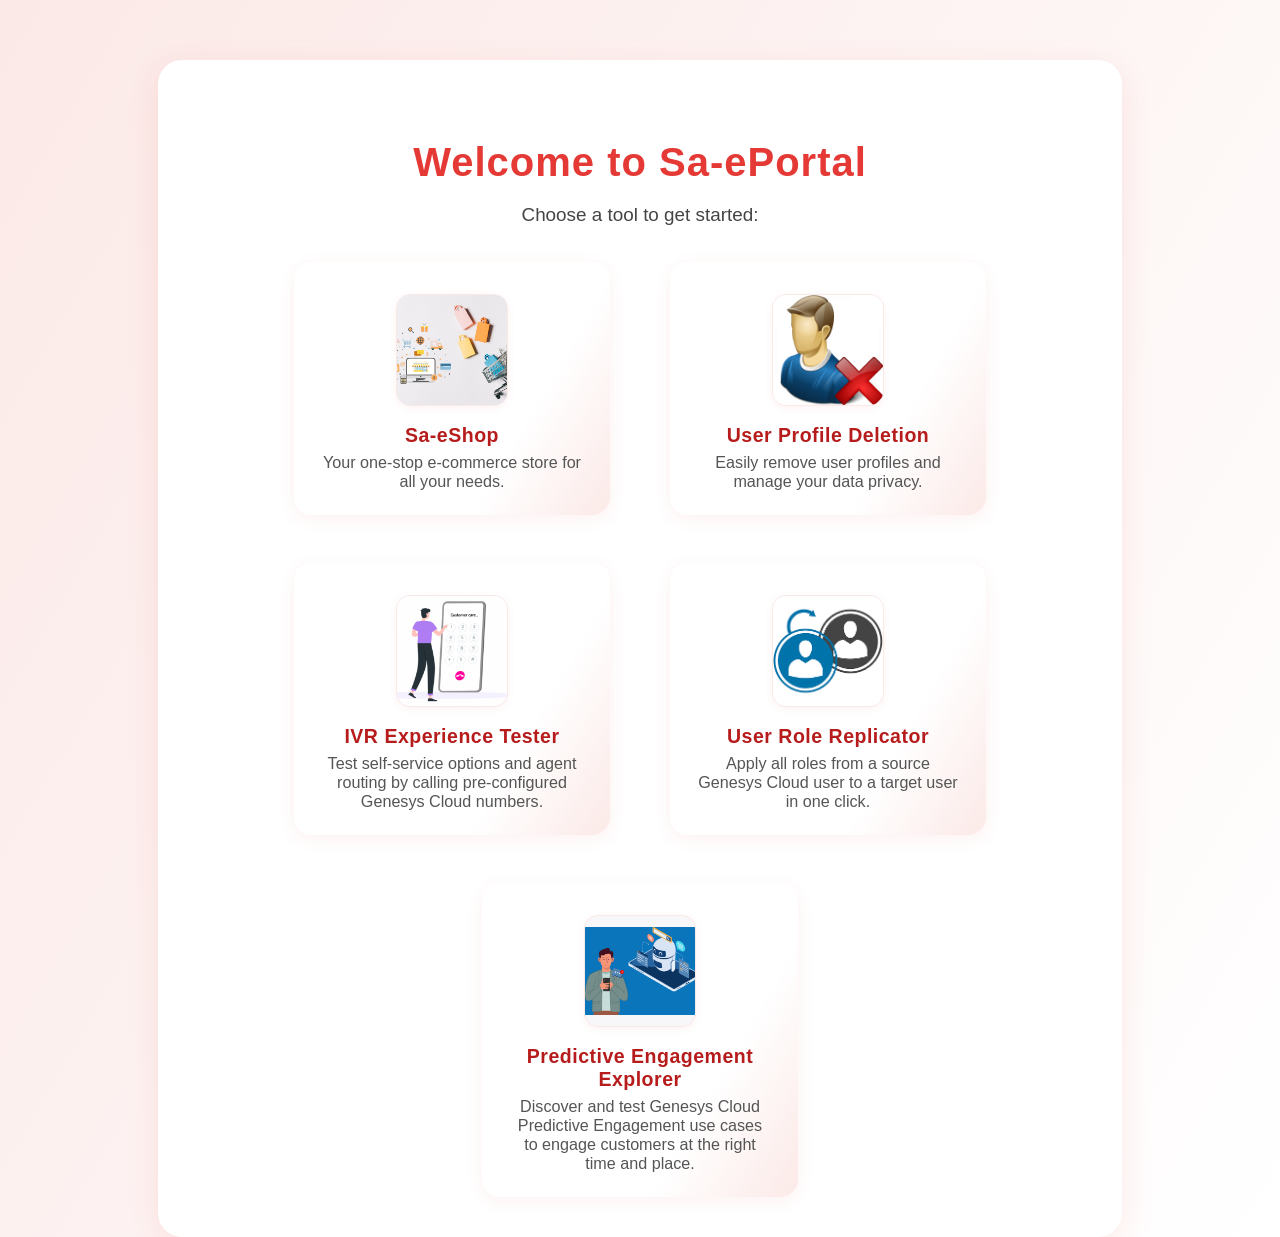
==== index.html @ fd34d039 "Initial commit" ====
<!DOCTYPE html>
<html lang="en">
<head>
  <meta charset="UTF-8">
  <title>Sa-ePortal</title>
  <link rel="stylesheet" href="css/styles.css">
  <style>
    body {
      background: linear-gradient(120deg, #fbe9e7 0%, #fff 100%);
      min-height: 100vh;
      margin: 0;
      font-family: 'Segoe UI', Arial, sans-serif;
    }
    .container {
      max-width: 900px;
      margin: 60px auto 0 auto;
      background: #fff;
      border-radius: 24px;
      box-shadow: 0 8px 32px rgba(229,57,53,0.10);
      padding: 48px 32px 40px 32px;
      text-align: center;
    }
    h1 {
      font-size: 2.5rem;
      color: #e53935;
      margin-bottom: 10px;
      letter-spacing: 1px;
      font-weight: 900;
    }
    p {
      font-size: 1.18rem;
      color: #444;
      margin-bottom: 36px;
    }
    .tool-grid {
      display: flex;
      flex-wrap: wrap;
      justify-content: center;
      gap: 48px 60px;
      margin-top: 24px;
    }
    .tool-card {
      background: linear-gradient(120deg, #fff 70%, #fbe9e7 100%);
      border-radius: 18px;
      box-shadow: 0 4px 18px rgba(229,57,53,0.07);
      padding: 32px 28px 24px 28px;
      width: 260px;
      display: flex;
      flex-direction: column;
      align-items: center;
      transition: box-shadow 0.2s, transform 0.2s;
      text-decoration: none;
      position: relative;
    }
    .tool-card:hover {
      box-shadow: 0 8px 32px rgba(229,57,53,0.13);
      transform: translateY(-6px) scale(1.04);
      background: linear-gradient(120deg, #fff 40%, #ffe0e0 100%);
    }
    .tool-img {
      width: 110px;
      height: 110px;
      object-fit: contain;
      border-radius: 14px;
      margin-bottom: 18px;
      background: #f7f7fa;
      border: 1.5px solid #fbe9e7;
      box-shadow: 0 2px 8px rgba(229,57,53,0.06);
      transition: box-shadow 0.2s;
    }
    .tool-card:hover .tool-img {
      box-shadow: 0 4px 18px rgba(229,57,53,0.13);
    }
    .tool-title {
      font-size: 1.22rem;
      font-weight: 700;
      color: #b71c1c;
      margin-bottom: 6px;
      letter-spacing: 0.5px;
    }
    .tool-desc {
      font-size: 1.01rem;
      color: #555;
      margin-bottom: 0;
      min-height: 36px;
    }
    @media (max-width: 700px) {
      .container {
        padding: 18px 4vw 24px 4vw;
      }
      .tool-grid {
        flex-direction: column;
        gap: 28px;
      }
      .tool-card {
        width: 98vw;
        max-width: 340px;
        margin: 0 auto;
      }
    }
  </style>
</head>
<body>
  <div class="container">
    <h1>Welcome to Sa-ePortal</h1>
    <p>Choose a tool to get started:</p>
    <div class="tool-grid">
      <a href="shop.html" class="tool-card">
        <img src="images/shop.png" alt="Sa-eShop" class="tool-img">
        <div class="tool-title">Sa-eShop</div>
        <div class="tool-desc">Your one-stop e-commerce store for all your needs.</div>
      </a>
      <a href="delete-agent.html" class="tool-card">
        <img src="images/delete-agent.png" alt="User Profile Deletion" class="tool-img">
        <div class="tool-title">User Profile Deletion</div>
        <div class="tool-desc">Easily remove user profiles and manage your data privacy.</div>
      </a>
      <a href="ivr-testing.html" class="tool-card">
        <img src="images/ivr.png" alt="IVR Testing Tool" class="tool-img">
        <div class="tool-title">IVR Experience Tester</div>
        <div class="tool-desc">Test self-service options and agent routing by calling pre-configured Genesys Cloud numbers.</div>
      </a>
      <a href="role-replace.html" class="tool-card">
        <img src="images/roles.png" alt="Role Replace Tool" class="tool-img">
        <div class="tool-title">User Role Replicator</div>
        <div class="tool-desc">Apply all roles from a source Genesys Cloud user to a target user in one click.</div>
      </a>
      <a href="predictive-engagement.html" class="tool-card">
        <img src="images/engagement.png" alt="Predictive Engagement" class="tool-img">
        <div class="tool-title">Predictive Engagement Explorer</div>
        <div class="tool-desc">Discover and test Genesys Cloud Predictive Engagement use cases to engage customers at the right time and place.</div>
      </a>
      <!-- Add more tool-cards here as your portal grows -->
    </div>
  </div>
</body>
</html>
---- css/styles.css ----
/* --- Root Variables for Theme --- */
:root {
  --primary: #e53935;
  --primary-dark: #b71c1c;
  --accent: #007bff;
  --accent-dark: #0056b3;
  --success: #28a745;
  --success-dark: #218838;
  --gray-bg: #f7f7fa;
  --card-bg: #fff;
  --border: #e0e0e0;
  --shadow: 0 4px 24px rgba(0,0,0,0.08);
  --radius: 12px;
  --transition: 0.2s;
  --font-main: 'Segoe UI', 'Arial', sans-serif;
}

/* --- Global Styles --- */
body {
  font-family: var(--font-main);
  background: var(--gray-bg);
  color: #222;
  margin: 0;
  padding: 0;
  min-height: 100vh;
}
a {
  color: var(--accent);
  text-decoration: none;
  transition: color var(--transition);
}
a:hover {
  color: var(--primary);
}
h1, h2, h3 {
  font-weight: 700;
  margin: 0 0 16px 0;
}
h1 {
  font-size: 2.2rem;
  text-align: center;
  margin-top: 32px;
  margin-bottom: 24px;
  letter-spacing: 1px;
}
.container {
  max-width: 1200px;
  margin: 0 auto;
  padding: 32px 16px;
}
.empty-msg {
  text-align: center;
  color: #aaa;
  font-size: 1.2rem;
  margin: 40px 0;
}

/* --- Header & Navigation --- */
.main-header {
  display: flex;
  align-items: center;
  justify-content: space-between;
  background: #fff;
  padding: 0 40px;
  height: 72px;
  box-shadow: 0 2px 16px rgba(0,0,0,0.06);
  position: sticky;
  top: 0;
  z-index: 100;
}
.shop-title {
  color: var(--primary);
  font-size: 2.1rem;
  font-weight: 900;
  letter-spacing: 1px;
  margin: 0;
  text-align: left;
  text-shadow: none;
  transition: color 0.2s;
  padding: 0;
  display: block;
}
.nav-links {
  display: flex;
  gap: 32px;
  margin: 0;
  background: none;
  box-shadow: none;
}
.nav-links a {
  font-size: 1.08rem;
  font-weight: 600;
  color: #444;
  padding: 8px 18px;
  border-radius: var(--radius);
  transition: background var(--transition), color var(--transition);
}
.nav-links a.active,
.nav-links a:hover {
  background: var(--primary);
  color: #fff;
}

/* --- Stylish Buttons --- */
button,
.proceed-btn,
.clear-btn,
.add-cart-btn,
.back-btn,
.cancel-btn,
#proceed-to-cart-btn,
#checkout-btn {
  font-family: var(--font-main);
  font-size: 1.08rem;
  font-weight: 700;
  border: none;
  border-radius: 999px;
  padding: 13px 36px;
  margin: 10px 0;
  cursor: pointer;
  transition: background 0.18s, color 0.18s, box-shadow 0.18s, transform 0.12s;
  box-shadow: 0 2px 12px rgba(229,57,53,0.08);
  outline: none;
  display: inline-block;
  background: linear-gradient(90deg, #e53935 60%, #b71c1c 100%);
  color: #fff;
  letter-spacing: 0.5px;
  position: relative;
  overflow: hidden;
}
button:active,
.proceed-btn:active,
.clear-btn:active,
.add-cart-btn:active,
.back-btn:active,
.cancel-btn:active,
#proceed-to-cart-btn:active,
#checkout-btn:active {
  transform: scale(0.97);
}
button:hover,
.proceed-btn:hover,
.clear-btn:hover,
.add-cart-btn:hover,
.back-btn:hover,
.cancel-btn:hover,
#proceed-to-cart-btn:hover,
#checkout-btn:hover {
  background: linear-gradient(90deg, #b71c1c 60%, #e53935 100%);
  color: #fff;
  box-shadow: 0 6px 24px rgba(229,57,53,0.13);
}
button:disabled,
.proceed-btn:disabled,
.clear-btn:disabled,
.add-cart-btn:disabled,
.back-btn:disabled,
.cancel-btn:disabled,
#proceed-to-cart-btn:disabled,
#checkout-btn:disabled {
  background: #ccc;
  color: #fff;
  cursor: not-allowed;
  box-shadow: none;
  opacity: 0.7;
}
.back-btn {
  background: linear-gradient(90deg, #6c757d 60%, #495057 100%);
}
.back-btn:hover {
  background: linear-gradient(90deg, #495057 60%, #6c757d 100%);
}
.cancel-btn {
  background: linear-gradient(90deg, #dc3545 60%, #b71c1c 100%);
  margin-left: 4%;
}
.cancel-btn:hover {
  background: linear-gradient(90deg, #b71c1c 60%, #dc3545 100%);
}
.proceed-btn {
  width: 100%;
  padding: 14px 0;
  margin-top: 18px;
  margin-bottom: 0;
  box-shadow: 0 2px 8px rgba(229,57,53,0.10);
}
.back-btn, .cancel-btn {
  width: 48%;
  text-align: center;
  margin-top: 16px;
  margin-bottom: 0;
  display: inline-block;
  font-size: 1rem;
  padding: 12px 0;
}

/* --- Filter Ribbon --- */
.filter-ribbon {
  display: flex;
  align-items: center;
  gap: 18px;
  background: linear-gradient(90deg, #fff 60%, #fbe9e7 100%);
  box-shadow: 0 2px 12px rgba(229,57,53,0.07);
  border-radius: var(--radius);
  padding: 18px 40px;
  margin: 32px auto 32px auto;
  max-width: 1100px;
  min-height: 56px;
  font-size: 1.08rem;
  flex-wrap: wrap;
}
.filter-ribbon label {
  font-weight: 500;
  margin: 0 4px 0 0;
}
.filter-ribbon select,
.filter-ribbon input[type="number"] {
  padding: 7px 10px;
  border-radius: 6px;
  border: 1px solid #bbb;
  font-size: 1rem;
  width: 110px;
  margin-right: 8px;
  background: #fff;
  transition: border 0.2s;
}
.filter-ribbon select:focus,
.filter-ribbon input[type="number"]:focus {
  border: 1.5px solid var(--primary);
  outline: none;
}
#filter-btn {
  background: var(--primary);
  color: #fff;
  font-weight: 600;
  border: none;
  border-radius: var(--radius);
  padding: 10px 22px;
  cursor: pointer;
  transition: background 0.2s;
  box-shadow: 0 2px 8px rgba(229,57,53,0.07);
}
#filter-btn:hover {
  background: var(--primary-dark);
}

/* --- Shop Page --- */
.filter {
  background: var(--card-bg);
  border-radius: var(--radius);
  box-shadow: var(--shadow);
  padding: 18px 24px;
  margin: 0 auto 32px auto;
  max-width: 700px;
  display: flex;
  flex-wrap: wrap;
  align-items: center;
  gap: 18px;
  justify-content: center;
}
.filter label {
  margin: 0 5px 0 0;
  font-weight: 500;
}
.filter input[type="number"], .filter select {
  padding: 7px 10px;
  border-radius: 6px;
  border: 1px solid #bbb;
  font-size: 1rem;
  width: 100px;
}
.products {
  display: grid;
  grid-template-columns: repeat(auto-fit, minmax(260px, 1fr));
  gap: 32px;
  margin-bottom: 40px;
}
.product {
  background: var(--card-bg);
  border-radius: var(--radius);
  box-shadow: var(--shadow);
  padding: 20px 18px 18px 18px;
  text-align: center;
  transition: box-shadow var(--transition), transform var(--transition);
  cursor: pointer;
  position: relative;
}
.product:hover {
  box-shadow: 0 8px 32px rgba(229,57,53,0.10);
  transform: translateY(-4px) scale(1.03);
}
.product img {
  width: 120px;
  height: 120px;
  object-fit: contain;
  margin-bottom: 12px;
  border-radius: 8px;
  background: #f9f9f9;
  border: 1px solid #eee;
}
.product h3 {
  font-size: 1.18rem;
  margin: 0 0 8px 0;
}
.product p {
  margin: 0 0 10px 0;
  color: #444;
  font-size: 1.08rem;
}

/* --- Modal --- */
.modal {
  position: fixed;
  top: 0; left: 0; right: 0; bottom: 0;
  background-color: rgba(0,0,0,0.7);
  display: none;
  justify-content: center;
  align-items: center;
  z-index: 1000;
}
.modal-content {
  background: var(--card-bg);
  padding: 32px 32px 24px 32px;
  border-radius: var(--radius);
  max-width: 500px;
  min-width: 320px;
  display: flex;
  flex-direction: row;
  align-items: flex-start;
  gap: 32px;
  box-shadow: 0 8px 32px rgba(0,0,0,0.18);
  position: relative;
}
.modal-image {
  width: 140px;
  height: 140px;
  object-fit: contain;
  border-radius: 10px;
  background: #fafafa;
  border: 1px solid #eee;
  flex-shrink: 0;
}
.modal-details {
  flex: 1;
  display: flex;
  flex-direction: column;
  align-items: flex-start;
  min-width: 0;
}
.modal-details h2 {
  margin: 0 0 8px 0;
  font-size: 1.3rem;
  font-weight: bold;
}
.modal-details p {
  margin: 4px 0;
  font-size: 1rem;
}
.modal-actions {
  margin-top: 16px;
  display: flex;
  align-items: center;
  gap: 18px;
}
.heart-btn {
  background: none;
  border: none;
  font-size: 1.7rem;
  cursor: pointer;
  outline: none;
  transition: color var(--transition);
  padding: 0;
}
.heart-btn.red {
  color: var(--primary);
}
.heart-btn.white {
  color: #bbb;
}
.close {
  position: absolute;
  top: 14px;
  right: 22px;
  font-size: 2rem;
  cursor: pointer;
  color: #888;
  font-weight: bold;
  background: none;
  border: none;
  outline: none;
  transition: color var(--transition);
}
.close:hover {
  color: var(--primary);
}
@media (max-width: 700px) {
  .modal-content {
    flex-direction: column;
    align-items: center;
    min-width: 0;
    max-width: 95vw;
    padding: 18px 4vw;
    gap: 18px;
  }
  .modal-image {
    margin-bottom: 12px;
  }
  .close {
    right: 8px;
  }
}

/* --- Wishlist Page --- */
.wishlist-list {
  display: grid;
  grid-template-columns: repeat(auto-fit, minmax(260px, 1fr));
  gap: 32px;
  margin-bottom: 32px;
}
.wishlist-item {
  background: var(--card-bg);
  border-radius: var(--radius);
  box-shadow: var(--shadow);
  padding: 20px 18px 18px 18px;
  text-align: center;
  position: relative;
  transition: box-shadow var(--transition), transform var(--transition);
}
.wishlist-item:hover {
  box-shadow: 0 8px 32px rgba(229,57,53,0.10);
  transform: translateY(-4px) scale(1.03);
}
.wishlist-item img {
  width: 100px;
  height: 100px;
  object-fit: contain;
  border-radius: 8px;
  margin-bottom: 8px;
  background: #fff;
  border: 1px solid #eee;
}
.remove-btn {
  position: absolute;
  top: 18px;
  right: 24px;
  background: none;
  border: none;
  font-size: 1.5rem;
  color: #e53935;
  cursor: pointer;
  transition: color 0.2s;
}
.remove-btn:hover {
  color: #b71c1c;
}
.clear-btn {
  background: var(--primary);
  color: #fff;
  margin-bottom: 18px;
  display: block;
  margin-left: auto;
  margin-right: 0;
}

/* --- Stylish Cart Page --- */
.cart-list {
  display: grid;
  grid-template-columns: 1fr;
  gap: 32px;
  margin-bottom: 32px;
}
.cart-item {
  background: #fff;
  border-radius: 16px;
  box-shadow: 0 4px 24px rgba(0,0,0,0.08);
  padding: 24px 32px;
  display: flex;
  align-items: center;
  gap: 32px;
  position: relative;
  transition: box-shadow 0.2s, transform 0.2s;
}
.cart-item:hover {
  box-shadow: 0 8px 32px rgba(229,57,53,0.10);
  transform: translateY(-4px) scale(1.02);
}
.cart-item img {
  width: 100px;
  height: 100px;
  object-fit: contain;
  border-radius: 10px;
  background: #f9f9f9;
  border: 1px solid #eee;
}
.cart-details {
  flex: 1;
  display: flex;
  flex-direction: column;
  align-items: flex-start;
  gap: 8px;
}
.cart-details h3 {
  margin: 0 0 4px 0;
  font-size: 1.18rem;
  font-weight: 700;
}
.cart-details p {
  margin: 0;
  color: #444;
  font-size: 1.08rem;
}
.cart-controls {
  display: flex;
  align-items: center;
  gap: 0;
  margin-top: 10px;
  background: #f5f5f7;
  border-radius: 32px;
  box-shadow: 0 1px 4px rgba(0,0,0,0.04);
  padding: 4px 10px;
}
.qty-btn {
  width: 36px;
  height: 36px;
  border: none;
  background: linear-gradient(135deg, #e53935 60%, #b71c1c 100%);
  color: #fff;
  font-size: 1.5rem;
  font-weight: bold;
  border-radius: 50%;
  cursor: pointer;
  margin: 0 8px;
  transition: background 0.2s, box-shadow 0.2s, transform 0.1s;
  box-shadow: 0 2px 8px rgba(229,57,53,0.10);
  display: flex;
  align-items: center;
  justify-content: center;
}
.qty-btn:active {
  transform: scale(0.95);
}
.qty-btn:disabled {
  background: #ccc;
  color: #fff;
  cursor: not-allowed;
  box-shadow: none;
}
.cart-qty {
  min-width: 36px;
  text-align: center;
  font-size: 1.18rem;
  font-weight: 600;
  color: #222;
  background: transparent;
  border: none;
  outline: none;
  margin: 0 8px;
}
.cart-summary {
  text-align: right;
  font-size: 1.25rem;
  font-weight: bold;
  margin-top: 16px;
  color: #333;
}
#checkout-btn {
  background: linear-gradient(90deg, #e53935 60%, #b71c1c 100%);
  color: #fff;
  padding: 16px 48px;
  border: none;
  border-radius: 32px;
  cursor: pointer;
  font-size: 1.2rem;
  font-weight: 700;
  display: block;
  margin: 32px auto 0 auto;
  box-shadow: 0 4px 24px rgba(229,57,53,0.10);
  transition: background 0.2s, box-shadow 0.2s;
}
#checkout-btn:hover {
  background: linear-gradient(90deg, #b71c1c 60%, #e53935 100%);
  box-shadow: 0 8px 32px rgba(229,57,53,0.13);
}
#checkout-btn:disabled {
  background-color: #ccc;
  cursor: not-allowed;
}

/* --- Checkout & Payment Page --- */
.checkout-form {
  background: #fff;
  border-radius: 18px;
  box-shadow: 0 4px 24px rgba(0,0,0,0.08);
  padding: 36px 32px 28px 32px;
  max-width: 480px;
  margin: 0 auto 40px auto;
  border: 1px solid #f2f2f2;
}
.checkout-form h2 {
  font-size: 1.3rem;
  margin-bottom: 18px;
  color: #e53935;
  letter-spacing: 1px;
}
.checkout-form label {
  font-weight: 600;
  margin-top: 16px;
  margin-bottom: 4px;
  color: #333;
}
.checkout-form input[type="text"],
.checkout-form input[type="email"],
.checkout-form input[type="tel"] {
  width: 100%;
  padding: 10px 14px;
  margin-bottom: 8px;
  border-radius: 8px;
  border: 1.5px solid #e0e0e0;
  font-size: 1.08rem;
  background: #f7f7fa;
  transition: border 0.2s;
}
.checkout-form input[type="text"]:focus,
.checkout-form input[type="email"]:focus,
.checkout-form input[type="tel"]:focus {
  border: 1.5px solid #e53935;
  outline: none;
  background: #fff;
}
form {
  max-width: 500px;
  margin: 0 auto 32px auto;
  background: var(--card-bg);
  padding: 28px 24px;
  border-radius: var(--radius);
  box-shadow: var(--shadow);
  border: 1px solid var(--border);
}
.checkbox-row {
  display: flex;
  align-items: center;
  margin: 16px 0 10px 0;
}
.checkbox-row input[type="checkbox"] {
  margin-right: 8px;
  accent-color: #e53935;
}
.summary {
  max-width: 500px;
  margin: 0 auto 32px auto;
  background: #f4f4f4;
  padding: 24px 24px;
  border-radius: var(--radius);
  border: 1px solid var(--border);
  box-shadow: var(--shadow);
}
.summary h2 {
  margin-top: 0;
}
.summary-item {
  margin-bottom: 10px;
  font-size: 1.08rem;
}
.payment-options {
  display: flex;
  flex-wrap: wrap;
  justify-content: center;
  gap: 18px;
  margin-bottom: 20px;
}
.payment-option {
  border: 1px solid #ccc;
  border-radius: 8px;
  padding: 12px;
  cursor: pointer;
  width: 100px;
  text-align: center;
  background: #fff;
  transition: box-shadow var(--transition), border var(--transition);
}
.payment-option img {
  max-width: 100%;
  height: auto;
  display: block;
  margin: 0 auto 5px auto;
}
.payment-option:hover {
  border: 1.5px solid var(--primary);
  box-shadow: 0 2px 12px rgba(229,57,53,0.10);
}
.loading {
  text-align: center;
  font-size: 1.2rem;
  margin-top: 20px;
}

/* --- Order Summary Page --- */
.summary-item {
  margin-bottom: 10px;
  font-size: 1.08rem;
}

/* --- Index Page --- */
.container {
  text-align: center;
  margin-top: 70px;
}
.nav-img {
  width: 220px;
  margin: 24px;
  cursor: pointer;
  border-radius: var(--radius);
  box-shadow: var(--shadow);
  transition: transform 0.3s, box-shadow 0.3s;
}
.nav-img:hover {
  transform: scale(1.07);
  box-shadow: 0 8px 32px rgba(0,0,0,0.13);
}

/* Responsive adjustments */
@media (max-width: 900px) {
  .main-header {
    flex-direction: column;
    align-items: flex-start;
    height: auto;
    padding: 18px 16px;
    gap: 8px;
  }
  .filter-ribbon {
    flex-direction: column;
    align-items: flex-start;
    padding: 18px 16px;
    gap: 12px;
  }
}
@media (max-width: 700px) {
  .cart-item {
    flex-direction: column;
    align-items: flex-start;
    gap: 18px;
    padding: 18px 10px;
  }
  .cart-item img {
    margin-bottom: 8px;
  }
  .remove-btn {
    top: 10px;
    right: 10px;
  }
  .checkout-form {
    padding: 18px 6vw;
    max-width: 98vw;
  }
  .back-btn, .cancel-btn {
    width: 100%;
    margin: 10px 0 0 0;
  }
}
/* --- Stylish Payment Form --- */
.payment-form {
  background: #fff;
  border-radius: 18px;
  box-shadow: 0 4px 24px rgba(0,0,0,0.08);
  padding: 36px 32px 28px 32px;
  max-width: 420px;
  margin: 0 auto 40px auto;
  border: 1px solid #f2f2f2;
  display: flex;
  flex-direction: column;
  gap: 12px;
}
.payment-form label {
  font-weight: 600;
  margin-top: 8px;
  margin-bottom: 4px;
  color: #333;
}
.payment-form input[type="text"],
.payment-form input[type="password"] {
  width: 100%;
  padding: 12px 16px;
  border-radius: 8px;
  border: 1.5px solid #e0e0e0;
  font-size: 1.08rem;
  background: #f7f7fa;
  transition: border 0.2s;
  margin-bottom: 4px;
}
.payment-form input[type="text"]:focus,
.payment-form input[type="password"]:focus {
  border: 1.5px solid #e53935;
  outline: none;
  background: #fff;
}
.payment-form .proceed-btn,
.payment-form .back-btn,
.payment-form .cancel-btn {
  margin-top: 18px;
}
@media (max-width: 600px) {
  .payment-form {
    padding: 18px 6vw;
    max-width: 98vw;
  }
}
.payment-option.active {
  border: 2px solid #e53935;
  box-shadow: 0 2px 12px rgba(229,57,53,0.13);
  background: #fff5f5;
}
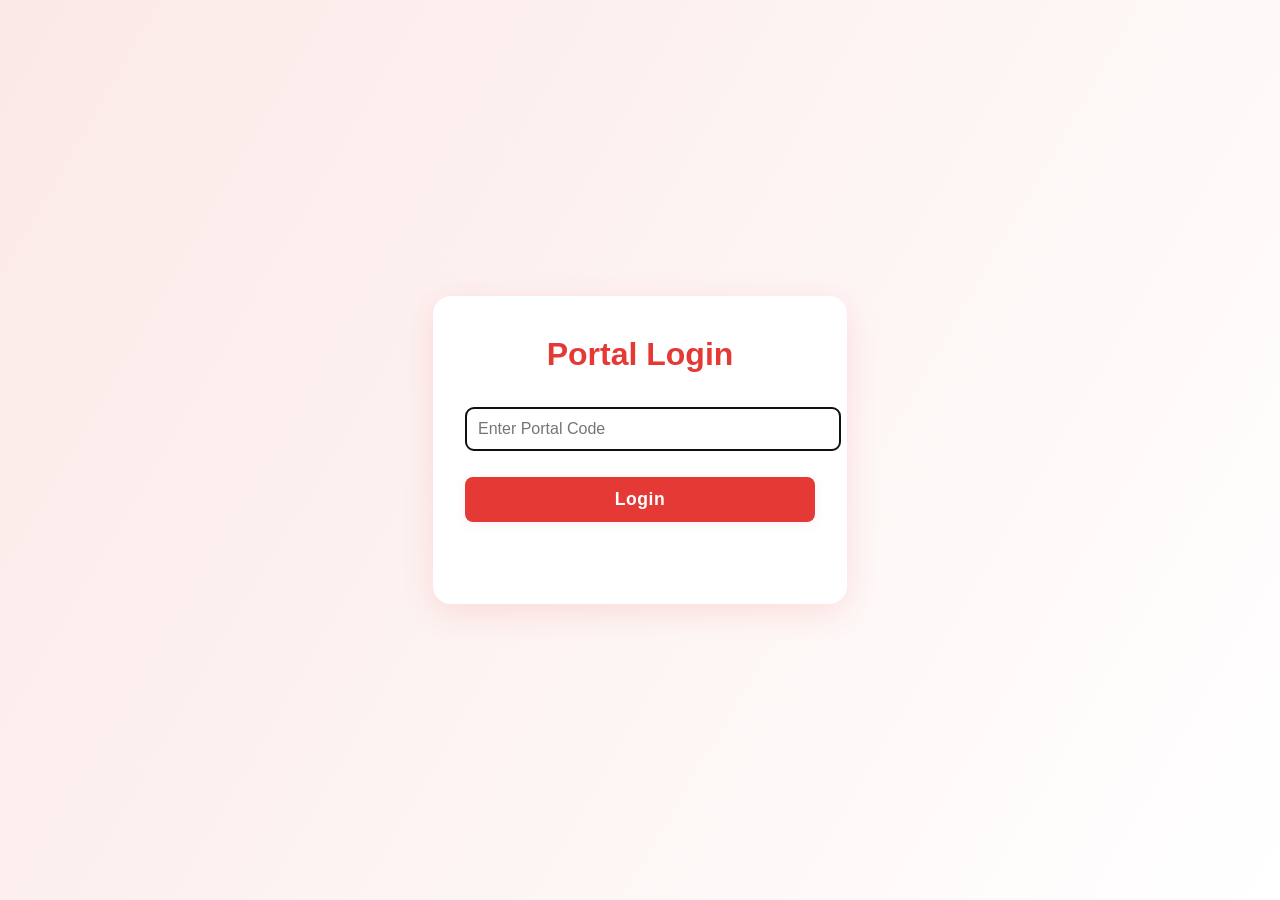
==== commit d6d5219b: "Added Login Logout" ====
--- a/index.html
+++ b/index.html
@@ -103,29 +103,30 @@
 <body>
   <div class="container">
     <h1>Welcome to Sa-ePortal</h1>
+    <button id="logout-btn" style="float:right; margin-bottom:20px; background:#e53935; color:#fff; border:none; border-radius:8px; padding:8px 18px; font-size:1rem; font-weight:bold; cursor:pointer; display:none;">Logout</button>
     <p>Choose a tool to get started:</p>
     <div class="tool-grid">
-      <a href="shop.html" class="tool-card">
+      <a href="saeshop/shop.html" class="tool-card">
         <img src="images/shop.png" alt="Sa-eShop" class="tool-img">
         <div class="tool-title">Sa-eShop</div>
         <div class="tool-desc">Your one-stop e-commerce store for all your needs.</div>
       </a>
-      <a href="delete-agent.html" class="tool-card">
+      <a href="delete-agent/delete-agent.html" class="tool-card">
         <img src="images/delete-agent.png" alt="User Profile Deletion" class="tool-img">
         <div class="tool-title">User Profile Deletion</div>
         <div class="tool-desc">Easily remove user profiles and manage your data privacy.</div>
       </a>
-      <a href="ivr-testing.html" class="tool-card">
+      <a href="ivr-testing/ivr-testing.html" class="tool-card">
         <img src="images/ivr.png" alt="IVR Testing Tool" class="tool-img">
         <div class="tool-title">IVR Experience Tester</div>
         <div class="tool-desc">Test self-service options and agent routing by calling pre-configured Genesys Cloud numbers.</div>
       </a>
-      <a href="role-replace.html" class="tool-card">
+      <a href="role-replace/role-replace.html" class="tool-card">
         <img src="images/roles.png" alt="Role Replace Tool" class="tool-img">
         <div class="tool-title">User Role Replicator</div>
         <div class="tool-desc">Apply all roles from a source Genesys Cloud user to a target user in one click.</div>
       </a>
-      <a href="predictive-engagement.html" class="tool-card">
+      <a href="predictive-engagement/predictive-engagement.html" class="tool-card">
         <img src="images/engagement.png" alt="Predictive Engagement" class="tool-img">
         <div class="tool-title">Predictive Engagement Explorer</div>
         <div class="tool-desc">Discover and test Genesys Cloud Predictive Engagement use cases to engage customers at the right time and place.</div>
@@ -133,5 +134,21 @@
       <!-- Add more tool-cards here as your portal grows -->
     </div>
   </div>
+<!-- ...existing code... -->
+<script>
+  // Redirect to login if not logged in
+  if (localStorage.getItem('portal_logged_in') !== 'true') {
+    window.location.href = 'login.html';
+  } else {
+    // Show logout button
+    document.getElementById('logout-btn').style.display = 'inline-block';
+    document.getElementById('logout-btn').onclick = function() {
+      localStorage.removeItem('portal_logged_in');
+      window.location.href = 'login.html';
+    };
+  }
+</script>
+<!-- ...existing code... -->
+</script>
 </body>
 </html>
